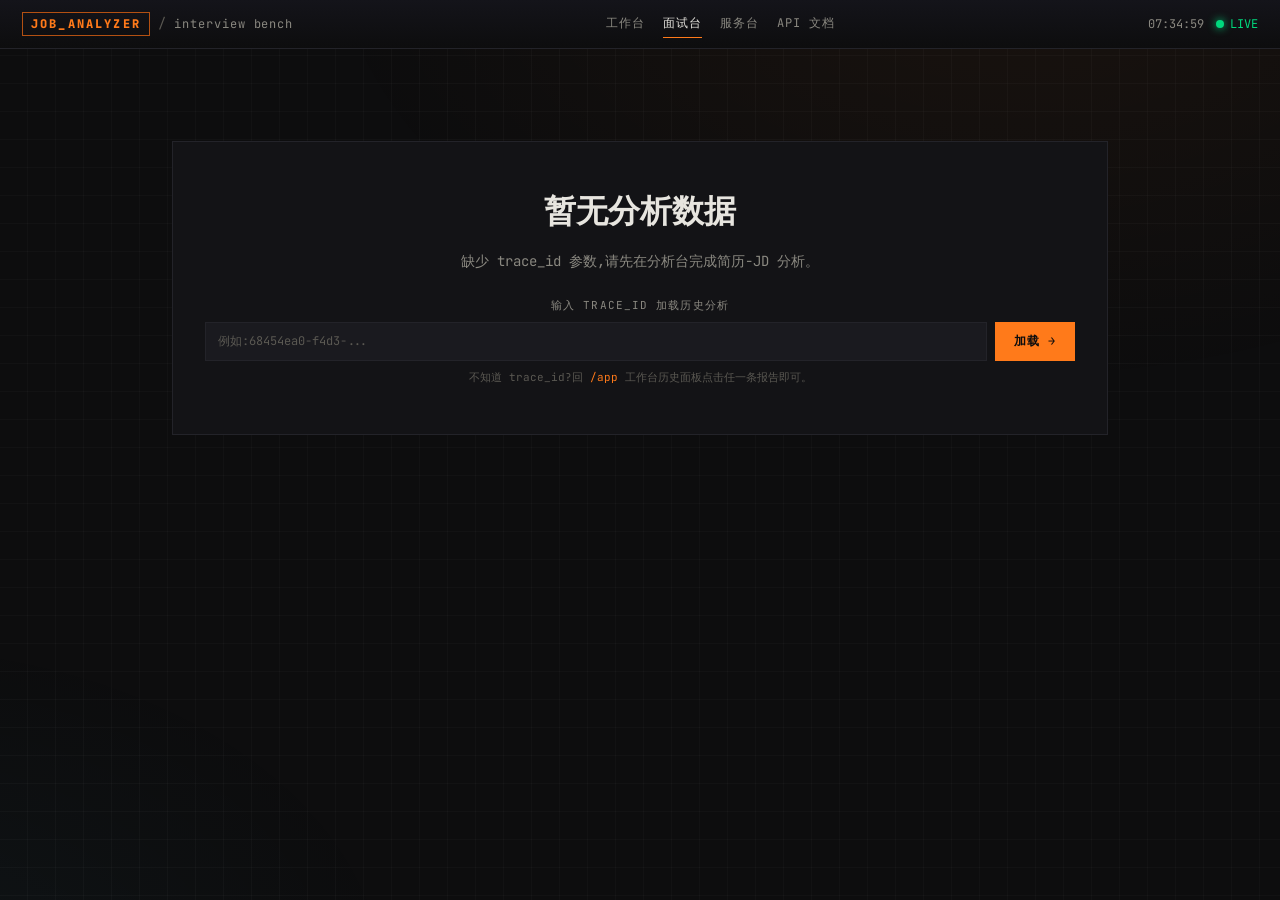
==== static/interview.html @ 38304b20 "feat: interview prediction module + workbench persistence §4.10 面试题预测模块(独立页面 + 持久化缓存) - 新增 PostgreSQ" ====
<!doctype html>
<html lang="zh-CN">
<head>
  <meta charset="utf-8" />
  <title>面试题预测 · 求职分析智能体</title>
  <meta name="viewport" content="width=device-width,initial-scale=1" />
  <link rel="preconnect" href="https://fonts.googleapis.com" />
  <link rel="preconnect" href="https://fonts.gstatic.com" crossorigin />
  <link href="https://fonts.googleapis.com/css2?family=JetBrains+Mono:ital,wght@0,400;0,500;0,700;0,800;1,400&family=Newsreader:ital,wght@0,400;0,700;0,800;1,400&display=swap" rel="stylesheet" />
  <link rel="stylesheet" href="/static/app.css?v=2" />
  <link rel="stylesheet" href="/static/interview.css?v=1" />
</head>
<body>
  <div class="grid-bg" aria-hidden="true"></div>
  <div class="scan" aria-hidden="true"></div>

  <header class="top">
    <div class="top-left">
      <span class="ticker">JOB_ANALYZER</span>
      <span class="dim">/</span>
      <span class="section-name">interview bench</span>
    </div>
    <nav class="top-nav">
      <a href="/app">工作台</a>
      <a href="/interview" class="active">面试台</a>
      <a href="/">服务台</a>
      <a href="/docs" target="_blank" rel="noopener">API 文档</a>
    </nav>
    <div class="top-right">
      <span class="ts" id="ts">--:--:--</span>
      <span class="live"><span class="dot"></span>LIVE</span>
    </div>
  </header>

  <main class="page">
    <!-- 状态:无 trace_id 或缓存不存在 -->
    <section class="card fallback" id="fallback" hidden>
      <h2>暂无分析数据</h2>
      <p id="fallbackMsg">请先在分析台完成简历-JD 匹配分析,再回来生成面试题预测。</p>
      <form id="traceForm" class="fb-form">
        <label class="fb-label" for="traceInput">输入 trace_id 加载历史分析</label>
        <div class="fb-row">
          <input type="text" id="traceInput" class="fb-input" placeholder="例如:68454ea0-f4d3-..." autocomplete="off" />
          <button type="submit" class="fb-btn">加载 →</button>
        </div>
        <div class="fb-hint">不知道 trace_id?回 <a href="/app">/app</a> 工作台历史面板点击任一条报告即可。</div>
      </form>
    </section>

    <!-- 主界面 -->
    <section class="iv-shell" id="ivShell" hidden>
      <!-- 报头:返回 + 标题 -->
      <header class="iv-head">
        <a class="iv-back" href="/app">← 返回分析报告</a>
        <h1 class="iv-title">面试题预测</h1>
        <p class="iv-sub">基于本次简历-JD 匹配结果,生成针对性面试题</p>
      </header>

      <!-- 分析摘要卡 -->
      <section class="summary-card" id="summaryCard">
        <div class="sc-kicker">分析摘要 · SUMMARY</div>
        <div class="sc-grid">
          <div class="sc-cell">
            <div class="sc-k">候选人</div>
            <div class="sc-v" id="scName">—</div>
          </div>
          <div class="sc-cell">
            <div class="sc-k">岗位</div>
            <div class="sc-v" id="scJob">—</div>
          </div>
          <div class="sc-cell">
            <div class="sc-k">综合分</div>
            <div class="sc-v" id="scScore">—</div>
          </div>
          <div class="sc-cell">
            <div class="sc-k">trace_id</div>
            <div class="sc-v mono" id="scTrace">—</div>
          </div>
        </div>
      </section>

      <!-- 启动区 -->
      <section class="start-card" id="startCard">
        <div class="start-ico">🎯</div>
        <div class="start-body">
          <h3>开始预测面试题</h3>
          <p>基于本次分析结果,只调用一次 LLM 生成 8–12 道针对性面试题,耗时约 20–40 秒。</p>
        </div>
        <button class="btn-primary" id="btnPredict">开始预测</button>
      </section>

      <!-- 进度条 -->
      <section class="progress-card" id="progressCard" hidden>
        <div class="pc-head">
          <span class="pc-kicker">正在生成 · GENERATING</span>
          <span class="pc-pct" id="pcPct">0%</span>
        </div>
        <div class="pc-bar"><div class="pc-fill" id="pcFill"></div></div>
        <div class="pc-msg" id="pcMsg">准备中…</div>
      </section>

      <!-- 错误提示 -->
      <section class="err-card" id="errCard" hidden>
        <strong>生成失败</strong>
        <p id="errMsg">—</p>
      </section>

      <!-- 题目结果(按类别分组) -->
      <section class="result" id="result" hidden>
        <div class="res-head">
          <h2>预测结果</h2>
          <div class="res-stats">
            <span id="resCount">0 道题</span>
            <span class="dim">·</span>
            <span id="resTime">—</span>
          </div>
        </div>
        <div id="catList" class="cat-list">
          <!-- JS 注入分类卡片 -->
        </div>

        <!-- 备考建议 -->
        <section class="summary-card summary-advice">
          <div class="sc-kicker">备考建议 · SUMMARY</div>
          <p class="advice-text" id="adviceText">—</p>
        </section>
      </section>
    </section>
  </main>

  <!-- 模板:题目卡片(JS 复制) -->
  <template id="tplCat">
    <section class="cat-card">
      <header class="cat-head" data-toggle>
        <span class="cat-num"></span>
        <h3 class="cat-title"></h3>
        <span class="cat-count"></span>
        <span class="cat-toggle">▾</span>
      </header>
      <div class="cat-body" data-body>
        <!-- 问题列表 -->
      </div>
    </section>
  </template>

  <template id="tplQ">
    <article class="q-card">
      <header class="q-head">
        <span class="q-diff" data-diff>—</span>
        <span class="q-skill" data-skill hidden></span>
      </header>
      <p class="q-q" data-q></p>
      <div class="q-details">
        <details class="q-detail">
          <summary>🎯 考察意图</summary>
          <p data-intent></p>
        </details>
        <details class="q-detail">
          <summary>💡 建议答题方向</summary>
          <p data-direction></p>
        </details>
        <div class="q-jd" data-jd hidden>📌 对应 JD:&nbsp;<span data-jd-text></span></div>
      </div>
    </article>
  </template>

  <script src="/static/interview.js?v=1"></script>
</body>
</html>
---- static/app.css ----
/* ============================================================
   JOB_ANALYZER · analysis bench
   美学方向:工程硬核 · 报纸骨架 · 终端命令式提示
   字体:JetBrains Mono (UI/数据) × Newsreader (报头大字)
   配色:暗色纸面 + 高饱和警示 + 单一暖橙强调
   ============================================================ */

/* 全局:尊重 HTML hidden 属性,避免被下面的 display:flex/grid 覆盖 */
[hidden] { display: none !important; }

:root {
  --bg:           #0d0d0e;
  --bg-1:         #131316;
  --bg-2:         #1a1a1f;
  --paper:        #f3eee5;     /* 报告正文用纸色,只出现在核心区 */
  --ink:          #111114;
  --line:         #232329;
  --line-2:       #2e2e35;
  --text:         #e7e5df;
  --text-dim:     #8a8880;
  --text-mute:    #5a5852;

  --green:        #00d97e;
  --green-dim:    #007a47;
  --red:          #ff3a52;
  --amber:        #ffb020;
  --orange:       #ff7a1a;     /* 单一强调色:报头 / 主操作 */
  --orange-dim:   #b35012;
  --cyan:         #4cd2ff;
  --blue:         #5b8cff;
}

* { box-sizing: border-box; }
html, body {
  margin: 0; padding: 0;
  background: var(--bg);
  color: var(--text);
  font-family: "JetBrains Mono", "Cascadia Code", "Source Code Pro", Consolas, monospace;
  font-size: 13.5px;
  line-height: 1.55;
  -webkit-font-smoothing: antialiased;
  text-rendering: optimizeLegibility;
}
a { color: var(--text); text-decoration: none; }
a:hover { color: var(--orange); }
code { font-family: inherit; }
button { font-family: inherit; }

/* ============ 背景层 ============ */
.grid-bg {
  position: fixed; inset: 0; z-index: 0; pointer-events: none;
  background-image:
    linear-gradient(rgba(255,255,255,0.022) 1px, transparent 1px),
    linear-gradient(90deg, rgba(255,255,255,0.022) 1px, transparent 1px);
  background-size: 28px 28px;
  background-position: -1px -1px;
}
.scan {
  position: fixed; inset: 0; z-index: 0; pointer-events: none;
  background: radial-gradient(1200px 800px at 80% -10%, rgba(255,122,26,0.06), transparent 60%),
              radial-gradient(900px 600px at -10% 110%, rgba(76,210,255,0.04), transparent 60%);
}
body::after {
  content: ""; position: fixed; inset: 0; z-index: 0; pointer-events: none;
  background-image: url("data:image/svg+xml;utf8,<svg xmlns='http://www.w3.org/2000/svg' width='160' height='160'><filter id='n'><feTurbulence type='fractalNoise' baseFrequency='0.9' numOctaves='2' stitchTiles='stitch'/><feColorMatrix values='0 0 0 0 0  0 0 0 0 0  0 0 0 0 0  0 0 0 0.05 0'/></filter><rect width='100%' height='100%' filter='url(%23n)'/></svg>");
  opacity: 0.5; mix-blend-mode: overlay;
}

/* ============ Top bar ============ */
.top {
  position: relative; z-index: 2;
  display: flex; align-items: center; justify-content: space-between;
  padding: 10px 22px;
  border-bottom: 1px solid var(--line);
  background: linear-gradient(180deg, #14141a, #0d0d0e);
}
.top-left { display: flex; gap: 8px; align-items: baseline; }
.ticker {
  font-weight: 800; letter-spacing: 0.18em; font-size: 12px;
  color: var(--orange);
  border: 1px solid var(--orange-dim);
  padding: 2px 8px;
}
.section-name { font-size: 12px; color: var(--text-dim); letter-spacing: 0.08em; }
.dim { color: var(--text-mute); }
.top-nav { display: flex; gap: 18px; }
.top-nav a {
  font-size: 12px; letter-spacing: 0.08em; color: var(--text-dim);
  padding: 4px 0; border-bottom: 1px solid transparent;
}
.top-nav a.active { color: var(--text); border-bottom-color: var(--orange); }
.top-right { display: flex; gap: 12px; align-items: center; font-size: 12px; }
.live { display: inline-flex; align-items: center; gap: 6px; color: var(--green); }
.live .dot {
  width: 8px; height: 8px; border-radius: 50%; background: var(--green);
  box-shadow: 0 0 8px var(--green);
  animation: pulse 1.5s ease-in-out infinite;
}
@keyframes pulse { 0%,100%{opacity:1} 50%{opacity:.35} }
.ts { color: var(--text-dim); font-variant-numeric: tabular-nums; }

/* ============ Layout ============ */
.bench {
  position: relative; z-index: 1;
  display: grid;
  grid-template-columns: 380px 1fr;
  gap: 16px;
  padding: 16px 22px 36px;
  min-height: calc(100vh - 41px);
}
@media (max-width: 980px) {
  .bench { grid-template-columns: 1fr; }
}

.col { display: flex; flex-direction: column; gap: 16px; min-width: 0; }

/* ============ Panel 通用 ============ */
.panel {
  border: 1px solid var(--line);
  background: var(--bg-1);
}
.panel-head {
  display: flex; align-items: baseline; justify-content: space-between;
  padding: 8px 14px;
  border-bottom: 1px solid var(--line);
  background: rgba(255,255,255,0.015);
}
.panel-head .title {
  font-size: 11px; font-weight: 700; letter-spacing: 0.18em;
  text-transform: uppercase; color: var(--text);
}
.panel-head .title::before { content: "▸ "; color: var(--orange); }
.panel-head .meta { font-size: 11px; color: var(--text-mute); letter-spacing: 0.05em; }

/* ============ 投递表单 ============ */
.intake { padding: 14px; display: flex; flex-direction: column; gap: 14px; }
.field { display: flex; flex-direction: column; gap: 6px; }
.lbl {
  font-size: 10.5px; letter-spacing: 0.16em; text-transform: uppercase;
  color: var(--text-dim);
}
.lbl::before { content: "// "; color: var(--orange); }
.drop {
  position: relative;
  border: 1.5px dashed var(--line-2);
  background: var(--bg-2);
  padding: 22px 16px;
  text-align: center;
  cursor: pointer;
  transition: border-color .15s, background .15s;
}
.drop:hover, .drop.drag { border-color: var(--orange); background: #1d1a17; }
.drop.has-file { border-style: solid; border-color: var(--green-dim); }
.drop-ico {
  font-size: 22px; color: var(--orange);
  font-family: "JetBrains Mono", monospace; font-weight: 800;
  margin-bottom: 6px;
}
.drop-title { font-size: 13px; font-weight: 700; }
.drop-sub { font-size: 11.5px; color: var(--text-dim); margin-top: 4px; }

textarea#jd {
  background: var(--bg-2);
  color: var(--text);
  border: 1px solid var(--line-2);
  padding: 10px 12px;
  font: 13px/1.55 "JetBrains Mono", monospace;
  resize: vertical;
  min-height: 140px;
  outline: none;
  transition: border-color .15s;
}
textarea#jd:focus { border-color: var(--orange); }
.hint { font-size: 10.5px; color: var(--text-mute); }

.actions { display: flex; justify-content: space-between; gap: 10px; padding-top: 4px; }
.btn {
  position: relative;
  border: 1px solid var(--line-2);
  background: var(--bg-2);
  color: var(--text);
  padding: 9px 14px;
  font-size: 12px; letter-spacing: 0.08em;
  cursor: pointer;
  transition: border-color .15s, background .15s, transform .05s;
  display: inline-flex; align-items: center; gap: 8px;
}
.btn:hover { border-color: var(--orange); }
.btn:active { transform: translateY(1px); }
.btn.primary {
  background: var(--orange);
  border-color: var(--orange);
  color: #0d0d0e;
  font-weight: 700;
}
.btn.primary:hover { background: #ff8a30; border-color: #ff8a30; }
.btn.ghost { color: var(--text-dim); }
.kbd {
  font-size: 10px; padding: 1px 6px;
  border: 1px solid currentColor; opacity: 0.7;
  border-radius: 2px;
}

.meta-list { list-style: none; margin: 0; padding: 8px 14px 14px; }
.meta-list li {
  display: flex; justify-content: space-between; gap: 10px;
  padding: 6px 0;
  border-bottom: 1px dashed var(--line);
  font-size: 12.5px;
}
.meta-list li:last-child { border-bottom: none; }
.meta-list .k { color: var(--text-mute); letter-spacing: 0.05em; }
.meta-list .v { color: var(--text); text-align: right; word-break: break-all; }
.meta-list .v.mono { font-family: "JetBrains Mono", monospace; font-size: 12px; }

/* ============ Empty state ============ */
.empty {
  border: 1px solid var(--line);
  background: var(--bg-1);
  padding: 36px 24px;
  text-align: center;
  min-height: 320px;
  display: flex; flex-direction: column; align-items: center; justify-content: center;
  gap: 18px;
}
.empty-art pre {
  margin: 0;
  font-family: "JetBrains Mono", monospace;
  font-size: 12px;
  color: var(--orange);
  line-height: 1.4;
  white-space: pre;
}
.empty-tip { color: var(--text-dim); font-size: 12.5px; }
.empty-tip code {
  background: var(--bg-2); border: 1px solid var(--line);
  padding: 1px 6px;
}

/* ============ 报告主区 ============ */
.report {
  border: 1px solid var(--line);
  background: var(--bg-1);
}

/* 报头 */
.report-head {
  display: grid; grid-template-columns: 1fr auto;
  align-items: end;
  padding: 22px 26px 18px;
  border-bottom: 1px solid var(--line);
  background: linear-gradient(180deg, #161618, #131316);
}
.kicker {
  font-size: 10.5px; letter-spacing: 0.22em;
  color: var(--orange); text-transform: uppercase;
  margin-bottom: 6px;
}
.headline {
  font-family: "Newsreader", "Times New Roman", serif;
  font-weight: 700;
  font-size: 38px;
  letter-spacing: -0.01em;
  line-height: 1.1;
  margin: 0 0 6px;
  font-style: italic;
}
.headline .hl-strong {
  font-weight: 900;
  color: var(--orange);
  letter-spacing: 0.01em;
  font-size: 1.2em;          /* 方案 B:让"岗位匹配"整段比"诊断"大 1.2 倍,前 4 字保持同大 */
}
/* 首字母放大 + 橙色:仅作用于"岗"字(整段 <h1> 的第一个字符).
   注意:如果以后 <h1> 内部第一个字符不再是"岗",这个样式会自动迁移到新首字.
   如果需要"前 4 字"统一强调,改用 .headline .hl-strong(.hl-strong 现在已经覆盖"岗位匹配"4 字). */
/*.headline::first-letter {
  font-size: 1.2em; color: var(--orange);
}*/
.byline {
  font-size: 11.5px; color: var(--text-dim);
  display: flex; gap: 8px; align-items: center; flex-wrap: wrap;
}
.byline code { color: var(--cyan); }

/* 评分环 */
.score-ring {
  position: relative;
  width: 120px; height: 120px;
}
.score-ring svg { transform: rotate(-90deg); }
.ring-bg { fill: none; stroke: var(--line-2); stroke-width: 8; }
.ring-fg {
  fill: none; stroke: var(--orange);
  stroke-width: 8; stroke-linecap: butt;
  transition: stroke-dashoffset 1.2s cubic-bezier(.2,.7,.2,1);
}
.score-text {
  position: absolute; inset: 0;
  display: flex; flex-direction: column; align-items: center; justify-content: center;
}
.score-text .num {
  font-family: "Newsreader", serif;
  font-size: 38px; font-weight: 700; line-height: 1;
  font-variant-numeric: tabular-nums;
}
.score-text .lbl {
  font-size: 10px; letter-spacing: 0.2em;
  color: var(--text-mute); text-transform: uppercase;
  margin-top: 2px;
}
/* 分数段配色 */
.score-ring[data-score^="9"] .ring-fg, .score-ring[data-score^="9"] .num { stroke: var(--green); color: var(--green); }
.score-ring[data-score^="8"] .ring-fg, .score-ring[data-score^="8"] .num { stroke: var(--green); color: var(--green); }
.score-ring[data-score^="7"] .ring-fg, .score-ring[data-score^="7"] .num { stroke: var(--amber); color: var(--amber); }
.score-ring[data-score^="6"] .ring-fg, .score-ring[data-score^="6"] .num { stroke: var(--amber); color: var(--amber); }
.score-ring[data-score^="5"] .ring-fg, .score-ring[data-score^="5"] .num { stroke: var(--amber); color: var(--amber); }
.score-ring[data-score^="4"] .ring-fg, .score-ring[data-score^="4"] .num { stroke: var(--red); color: var(--red); }
.score-ring[data-score^="3"] .ring-fg, .score-ring[data-score^="3"] .num { stroke: var(--red); color: var(--red); }

/* 章节通用 */
.sec { padding: 18px 26px; border-bottom: 1px solid var(--line); }
.sec:last-of-type { border-bottom: none; }
.sec-head {
  display: flex; align-items: baseline; gap: 10px;
  margin-bottom: 14px;
}
.sec-num {
  font-size: 11px; color: var(--orange);
  letter-spacing: 0.15em; font-weight: 800;
  font-family: "JetBrains Mono", monospace;
}
.sec-head h2 {
  margin: 0;
  font-family: "Newsreader", serif;
  font-weight: 700; font-size: 18px; font-style: italic;
  letter-spacing: 0.01em;
}
.sec-rule {
  flex: 1; height: 1px; background: var(--line); align-self: center;
}
.sec-meta { font-size: 11px; color: var(--text-dim); letter-spacing: 0.06em; }

.verdict {
  font-family: "Newsreader", serif;
  font-size: 17px; line-height: 1.55;
  color: var(--text);
  border-left: 3px solid var(--orange);
  padding: 4px 0 4px 14px;
  margin-bottom: 14px;
}

.stat-grid {
  display: grid; grid-template-columns: repeat(4, 1fr);
  gap: 1px; background: var(--line);
  border: 1px solid var(--line);
}
@media (max-width: 720px) { .stat-grid { grid-template-columns: repeat(2, 1fr); } }
.stat {
  background: var(--bg-1);
  padding: 10px 12px;
}
.stat .k {
  font-size: 10px; letter-spacing: 0.16em; text-transform: uppercase;
  color: var(--text-mute);
}
.stat .v {
  font-family: "Newsreader", serif;
  font-size: 22px; font-weight: 600;
  margin-top: 2px;
  font-variant-numeric: tabular-nums;
}
.stat .v.ok   { color: var(--green); }
.stat .v.bad  { color: var(--red); }
.stat .v.warn { color: var(--amber); }
.stat .v.hi   { color: var(--orange); }

.grid-2 {
  display: grid; grid-template-columns: 1fr 1fr; gap: 14px;
}
@media (max-width: 720px) { .grid-2 { grid-template-columns: 1fr; } }

.block { border: 1px solid var(--line); padding: 12px 14px; background: var(--bg-2); }
.block-title {
  margin: 0 0 10px;
  font-size: 11.5px; letter-spacing: 0.12em; text-transform: uppercase;
  color: var(--text-dim);
  display: flex; justify-content: space-between; align-items: baseline;
}
.block-title .ok   { color: var(--green); font-weight: 800; }
.block-title .bad  { color: var(--red); font-weight: 800; }
.block-title .warn { color: var(--amber); font-weight: 800; }

.chips { list-style: none; margin: 0; padding: 0; display: flex; flex-wrap: wrap; gap: 6px; }
.chips li {
  font-size: 11.5px;
  padding: 3px 8px;
  border: 1px solid var(--line-2);
  color: var(--text);
  background: rgba(255,255,255,0.02);
  font-family: "JetBrains Mono", monospace;
}
.chips.bad  li { color: var(--red); border-color: #5e1a26; background: rgba(255,58,82,0.06); }
.chips.warn li { color: var(--amber); border-color: #5a3f10; background: rgba(255,176,32,0.06); }

.bullets { margin: 0; padding-left: 18px; color: var(--text); }
.bullets li { margin: 4px 0; font-size: 12.5px; }
.bullets.compact li { margin: 2px 0; font-size: 12px; color: var(--text-dim); }

.exp-grid {
  display: grid; grid-template-columns: repeat(4, 1fr); gap: 1px;
  background: var(--line); border: 1px solid var(--line);
}
@media (max-width: 720px) { .exp-grid { grid-template-columns: repeat(2, 1fr); } }
.exp-cell { background: var(--bg-1); padding: 10px 12px; }
.exp-cell.wide { grid-column: 1 / -1; }
.exp-cell .k {
  font-size: 10px; letter-spacing: 0.14em; text-transform: uppercase;
  color: var(--text-mute);
}
.exp-cell .v { margin-top: 4px; font-size: 13.5px; color: var(--text); }
.exp-cell .v.mono { font-family: "JetBrains Mono", monospace; font-size: 12.5px; color: var(--cyan); }

.suggestions {
  list-style: none; counter-reset: sug; margin: 0; padding: 0;
  display: flex; flex-direction: column; gap: 10px;
}
.suggestion {
  counter-increment: sug;
  display: grid; grid-template-columns: 36px 1fr auto; gap: 12px;
  border: 1px solid var(--line);
  background: var(--bg-2);
  padding: 12px 14px;
}
.suggestion::before {
  content: counter(sug, decimal-leading-zero);
  color: var(--orange);
  font-weight: 800; font-size: 18px;
  font-family: "Newsreader", serif; font-style: italic;
  align-self: start;
}
.suggestion .body { min-width: 0; }
.suggestion .body .top-row {
  display: flex; gap: 8px; align-items: baseline; flex-wrap: wrap;
  margin-bottom: 4px;
}
.suggestion .body h4 {
  margin: 0;
  font-size: 14px; font-weight: 700;
  font-family: "Newsreader", serif; font-style: italic;
}
.suggestion .body p { margin: 4px 0; color: var(--text); font-size: 12.5px; }
.suggestion .body .reason {
  margin-top: 6px; color: var(--text-dim); font-size: 12px;
  border-left: 2px solid var(--line-2); padding-left: 10px;
}
.suggestion .body .example {
  margin-top: 6px;
  background: var(--bg-1);
  border-left: 2px solid var(--orange);
  padding: 6px 10px;
  font-size: 12px; color: var(--text);
}
.suggestion .body .example::before {
  content: "EXAMPLE · ";
  color: var(--orange); font-weight: 800; font-size: 10px; letter-spacing: 0.15em;
  margin-right: 6px;
}
.tag {
  font-size: 10px; letter-spacing: 0.1em; text-transform: uppercase;
  padding: 2px 6px; border: 1px solid var(--line-2);
  color: var(--text-dim);
}
.tag.high   { color: var(--red); border-color: #5e1a26; background: rgba(255,58,82,0.08); }
.tag.medium { color: var(--amber); border-color: #5a3f10; background: rgba(255,176,32,0.08); }
.tag.low    { color: var(--green); border-color: var(--green-dim); background: rgba(0,217,126,0.06); }
.tag.section { color: var(--cyan); border-color: #1c4d63; background: rgba(76,210,255,0.05); }
.tags { display: flex; flex-direction: column; gap: 4px; align-items: flex-end; }

.report-foot {
  padding: 14px 26px;
  border-top: 1px solid var(--line);
  font-size: 11px; color: var(--text-mute);
  display: flex; gap: 8px; align-items: center; flex-wrap: wrap;
  background: linear-gradient(180deg, #131316, #0f0f12);
}

/* ============ Predict CTA(预测面试题入口) ============ */
.predict-cta {
  display: grid; grid-template-columns: auto 1fr auto;
  gap: 18px; align-items: center;
  padding: 18px 26px;
  margin-top: 16px;
  border: 1px solid var(--orange-dim);
  background: linear-gradient(180deg, #1f1610, #131316);
}
.predict-cta .pcta-ico { font-size: 32px; }
.predict-cta .pcta-body h3 {
  margin: 0 0 4px; font-size: 15px; font-weight: 700;
  color: var(--text);
}
.predict-cta .pcta-body p {
  margin: 0; color: var(--text-dim); font-size: 12.5px;
}
.predict-cta .pcta-btn {
  display: inline-block;
  border: 1px solid var(--orange);
  color: var(--orange);
  padding: 10px 22px;
  font-size: 13px; font-weight: 700;
  letter-spacing: 0.08em;
  transition: background 0.15s, color 0.15s;
  white-space: nowrap;
}
.predict-cta .pcta-btn:hover { background: var(--orange); color: #111; }

/* ============ Run View (运行态视图) ============ */
.run-view {
  border: 1px solid var(--line);
  background: var(--bg-1);
  padding: 22px 26px;
  min-height: 320px;
  display: flex;
  flex-direction: column;
  gap: 18px;
}
.run-header {
  display: flex; justify-content: space-between; align-items: baseline;
}
.run-title {
  font-size: 11px; letter-spacing: 0.22em; font-weight: 800;
  color: var(--orange); text-transform: uppercase;
}
.run-timer {
  font-size: 13px; color: var(--cyan);
  font-variant-numeric: tabular-nums;
}

/* 进度条 */
.run-bar-track {
  height: 3px; background: var(--line-2); border-radius: 2px;
  overflow: hidden;
}
.run-bar-fill {
  height: 100%; width: 0%;
  background: linear-gradient(90deg, var(--orange), #ff8a30);
  border-radius: 2px;
  transition: width 0.3s ease;
  will-change: width;
}

/* 步骤列表 */
.run-steps { list-style: none; margin: 0; padding: 0; display: grid; gap: 6px; }
.run-steps li {
  display: flex; align-items: center; gap: 10px;
  padding: 5px 0; font-size: 12px; color: var(--text-mute);
  transition: color .2s;
}
.step-dot {
  width: 7px; height: 7px; border-radius: 50%;
  background: var(--line-2); flex-shrink: 0;
  transition: background .25s, box-shadow .25s;
}
.step-lbl { letter-spacing: 0.03em; }

/* 步骤状态 */
.run-steps li.active { color: var(--text); }
.run-steps li.active .step-dot {
  background: var(--orange);
  box-shadow: 0 0 8px rgba(255,122,26,0.4);
}
.run-steps li.parallel-active { color: var(--text-dim); }
.run-steps li.parallel-active .step-dot {
  background: var(--amber);
  box-shadow: 0 0 6px rgba(255,176,32,0.3);
}
.run-steps li.done { color: var(--text-dim); }
.run-steps li.done .step-dot { background: var(--green-dim); }
.run-steps li.error { color: var(--red); }
.run-steps li.error .step-dot { background: var(--red); }

/* 当前状态 */
.run-status {
  display: flex; align-items: center; gap: 10px;
  padding: 10px 14px; border: 1px solid var(--line);
  background: rgba(255,122,26,0.04);
}
.status-icon {
  font-size: 16px; animation: spin 1.2s linear infinite;
  color: var(--orange);
}
@keyframes spin { to { transform: rotate(360deg); } }
.status-msg { font-size: 12.5px; color: var(--text); }

/* 错误态 */
.run-error {
  display: flex; align-items: flex-start; gap: 12px;
  padding: 14px; border: 1px solid #5e1a26;
  background: rgba(255,58,82,0.05);
}
.error-icon { font-size: 20px; color: var(--red); }
.error-body strong { font-size: 13px; color: var(--red); display: block; margin-bottom: 4px; }
.error-body p { margin: 4px 0; font-size: 12px; color: var(--text-dim); }
.error-body code { font-size: 11px; color: var(--text-mute); background: var(--bg-2); padding: 2px 6px; }


/* ============ Toast ============ */
.toast {
  position: fixed; bottom: 24px; left: 50%; transform: translateX(-50%);
  z-index: 50;
  background: var(--bg-2);
  border: 1px solid var(--line-2);
  padding: 10px 16px;
  font-size: 12.5px;
  display: flex; gap: 10px; align-items: center;
  box-shadow: 0 12px 40px rgba(0,0,0,0.5);
  animation: toast-in .25s ease;
}
.toast.error { border-color: #5e1a26; }
.toast .t-dot {
  width: 8px; height: 8px; background: var(--orange); border-radius: 50%;
}
.toast.error .t-dot { background: var(--red); }
@keyframes toast-in {
  from { transform: translate(-50%, 8px); opacity: 0; }
  to   { transform: translate(-50%, 0);   opacity: 1; }
}

/* ============ 历史记录面板(history panel) ============ */
.history-panel {
  border: 1px solid var(--line);
  background: var(--bg-1);
  margin-bottom: 16px;
}
.history-panel .hp-head {
  display: flex; justify-content: space-between; align-items: center;
  padding: 8px 14px;
  border-bottom: 1px solid var(--line);
  background: rgba(255,255,255,0.015);
}
.history-panel .hp-title {
  font-size: 11px; font-weight: 700;
  color: var(--text);
  text-transform: uppercase; letter-spacing: 0.18em;
}
.history-panel .hp-title::before { content: "▸ "; color: var(--orange); }
.history-panel .hp-meta { color: var(--text-mute); font-size: 11px; }
.history-panel .hp-list {
  list-style: none; margin: 0; padding: 0;
  max-height: 220px; overflow-y: auto;
}
.history-panel .hp-item {
  display: grid;
  grid-template-columns: 56px 1fr auto;
  gap: 12px; align-items: center;
  padding: 9px 14px;
  border-bottom: 1px solid var(--line);
  cursor: pointer;
  transition: background 0.1s;
}
.history-panel .hp-item:last-child { border-bottom: none; }
.history-panel .hp-item:hover { background: rgba(255,122,26,0.06); }
.history-panel .hp-item.is-active {
  background: rgba(0,217,126,0.08);
  border-left: 3px solid var(--green);
  padding-left: 11px;
}
.history-panel .hp-score {
  font-family: "Newsreader", serif;
  font-size: 22px; font-weight: 700;
  text-align: right;
  font-variant-numeric: tabular-nums;
}
.history-panel .hp-score.ok   { color: var(--green); }
.history-panel .hp-score.warn { color: var(--amber); }
.history-panel .hp-score.bad  { color: var(--red); }
.history-panel .hp-name { font-size: 13px; color: var(--text); }
.history-panel .hp-job  { font-size: 11.5px; color: var(--text-dim); margin-top: 2px; }
.history-panel .hp-time { font-size: 10.5px; color: var(--text-mute); font-variant-numeric: tabular-nums; }
.history-panel .hp-empty {
  padding: 18px; text-align: center;
  color: var(--text-mute); font-size: 12px; font-style: italic;
}

/* ============ 报告上方操作栏(report actions) ============ */
.report-actions {
  display: flex; justify-content: flex-end; align-items: center;
  gap: 10px;
  padding: 10px 16px;
  background: linear-gradient(90deg, rgba(255,122,26,0.12), rgba(255,122,26,0.02));
  border-bottom: 1px solid var(--line);
}
.btn-iv {
  display: inline-flex; align-items: center; gap: 6px;
  padding: 7px 14px;
  font-size: 12px; font-weight: 700;
  letter-spacing: 0.06em;
  color: var(--bg);
  background: var(--orange);
  border: 1px solid var(--orange);
  cursor: pointer;
  transition: filter 0.1s, transform 0.05s;
}
.btn-iv:hover { filter: brightness(1.1); color: var(--bg); }
.btn-iv:active { transform: translateY(1px); }
---- static/interview.css ----
/* ============================================================
   面试题预测页面 — 与 app.css 共享设计令牌,本文件只放页面专属样式
   ============================================================ */

main.page {
  position: relative; z-index: 1;
  max-width: 980px; margin: 0 auto; padding: 32px 22px 60px;
}

/* ---- Fallback(无 trace_id) ---- */
.card.fallback {
  border: 1px solid var(--line);
  background: var(--bg-1);
  padding: 48px 32px; text-align: center;
  margin-top: 60px;
}
.card.fallback h2 {
  font-family: "Newsreader", serif;
  font-size: 32px; font-weight: 800; margin: 0 0 12px;
  color: var(--text);
}
.card.fallback p {
  color: var(--text-dim); font-size: 14px; margin: 0 0 24px;
}
.card.fallback .cta {
  display: inline-block;
  border: 1px solid var(--orange);
  color: var(--orange);
  padding: 10px 22px;
  font-size: 13px; letter-spacing: 0.08em;
  transition: background 0.15s, color 0.15s;
}
.card.fallback .cta:hover { background: var(--orange); color: #111; }

/* ---- 报头 ---- */
.iv-shell { display: block; }
.iv-head {
  display: flex; flex-direction: column; gap: 6px;
  margin-bottom: 24px;
  padding-bottom: 16px; border-bottom: 1px solid var(--line);
}
.iv-back {
  font-size: 12px; color: var(--text-dim);
  letter-spacing: 0.08em;
  align-self: flex-start;
  margin-bottom: 6px;
}
.iv-back:hover { color: var(--orange); }
.iv-title {
  font-family: "Newsreader", serif;
  font-size: 38px; font-weight: 800;
  color: var(--text); margin: 0;
  letter-spacing: -0.01em;
}
.iv-sub {
  color: var(--text-dim); font-size: 13px; margin: 0;
}

/* ---- 摘要卡(摘要 / 备考建议共用) ---- */
.summary-card {
  border: 1px solid var(--line);
  background: var(--bg-1);
  padding: 18px 22px; margin-bottom: 18px;
}
.summary-card .sc-kicker {
  color: var(--orange);
  font-size: 10.5px; font-weight: 700;
  letter-spacing: 0.18em;
  margin-bottom: 12px;
}
.sc-grid {
  display: grid;
  grid-template-columns: repeat(4, 1fr);
  gap: 1px; background: var(--line);
  border: 1px solid var(--line);
}
.sc-cell { background: var(--bg); padding: 10px 14px; }
.sc-cell .sc-k {
  color: var(--text-mute); font-size: 10px;
  text-transform: uppercase; letter-spacing: 0.12em;
  margin-bottom: 4px;
}
.sc-cell .sc-v {
  color: var(--text); font-size: 13.5px; font-weight: 500;
  word-break: break-all;
}
.sc-cell .sc-v.mono { font-variant-numeric: tabular-nums; }

.summary-advice .advice-text {
  margin: 0; padding: 4px 0 0;
  color: var(--text); font-size: 14px; line-height: 1.7;
}

/* ---- 启动卡 ---- */
.start-card {
  display: grid; grid-template-columns: auto 1fr auto;
  gap: 18px; align-items: center;
  border: 1px solid var(--line);
  background: linear-gradient(180deg, #1a1a1f, #131316);
  padding: 20px 24px; margin-bottom: 18px;
}
.start-ico { font-size: 36px; }
.start-body h3 {
  margin: 0 0 4px; font-size: 16px; font-weight: 700;
  color: var(--text);
}
.start-body p {
  margin: 0; color: var(--text-dim); font-size: 12.5px;
}
.btn-primary {
  border: 1px solid var(--orange);
  background: var(--orange); color: #111;
  padding: 10px 24px;
  font-size: 13px; font-weight: 700;
  letter-spacing: 0.08em;
  cursor: pointer;
  transition: background 0.15s, color 0.15s;
}
.btn-primary:hover { background: transparent; color: var(--orange); }
.btn-primary:disabled {
  background: var(--bg-2); color: var(--text-mute);
  border-color: var(--line-2); cursor: not-allowed;
}

/* ---- 进度卡 ---- */
.progress-card {
  border: 1px solid var(--line);
  background: var(--bg-1);
  padding: 18px 22px; margin-bottom: 18px;
}
.pc-head {
  display: flex; justify-content: space-between; align-items: baseline;
  margin-bottom: 8px;
}
.pc-kicker {
  color: var(--orange); font-size: 10.5px; font-weight: 700;
  letter-spacing: 0.18em;
}
.pc-kicker::before { content: "● "; animation: pulse 1.5s infinite; }
.pc-pct { color: var(--text); font-size: 14px; font-weight: 700; font-variant-numeric: tabular-nums; }
.pc-bar {
  height: 4px; background: var(--bg-2); border: 1px solid var(--line);
  overflow: hidden;
}
.pc-fill {
  height: 100%;
  background: linear-gradient(90deg, var(--orange), #ffaa55);
  width: 0%;
  transition: width 0.3s ease;
}
.pc-msg { margin-top: 8px; color: var(--text-dim); font-size: 12px; }

/* ---- 错误卡 ---- */
.err-card {
  border: 1px solid var(--red);
  background: rgba(255, 58, 82, 0.08);
  padding: 14px 18px; margin-bottom: 18px;
  color: var(--text);
}
.err-card strong { color: var(--red); display: block; margin-bottom: 4px; }
.err-card p { margin: 0; color: var(--text-dim); font-size: 12.5px; }

/* ---- 题目结果 ---- */
.result { margin-top: 24px; }
.res-head {
  display: flex; justify-content: space-between; align-items: baseline;
  margin-bottom: 16px;
  padding-bottom: 10px; border-bottom: 1px solid var(--line);
}
.res-head h2 {
  font-family: "Newsreader", serif;
  font-size: 24px; font-weight: 800; margin: 0;
  color: var(--text);
}
.res-stats { color: var(--text-dim); font-size: 12px; }

.cat-list { display: flex; flex-direction: column; gap: 14px; margin-bottom: 24px; }
.cat-card {
  border: 1px solid var(--line);
  background: var(--bg-1);
}
.cat-head {
  display: grid; grid-template-columns: auto 1fr auto auto;
  gap: 12px; align-items: center;
  padding: 12px 18px;
  cursor: pointer;
  user-select: none;
  background: rgba(255,255,255,0.012);
  border-bottom: 1px solid transparent;
}
.cat-card.expanded .cat-head { border-bottom-color: var(--line); }
.cat-head:hover { background: rgba(255,122,26,0.05); }
.cat-num {
  color: var(--orange);
  font-size: 10.5px; font-weight: 700;
  letter-spacing: 0.18em;
  border: 1px solid var(--orange-dim);
  padding: 2px 8px;
}
.cat-title {
  font-size: 15px; font-weight: 700; margin: 0;
  color: var(--text);
}
.cat-count { color: var(--text-dim); font-size: 12px; }
.cat-toggle { color: var(--text-mute); font-size: 12px; transition: transform 0.2s; }
.cat-card.expanded .cat-toggle { transform: rotate(180deg); }
.cat-body {
  display: none;
  padding: 14px 18px 18px;
  flex-direction: column; gap: 10px;
}
.cat-card.expanded .cat-body { display: flex; }

/* ---- 单题卡 ---- */
.q-card {
  border: 1px solid var(--line-2);
  background: var(--bg);
  padding: 14px 16px;
}
.q-head {
  display: flex; gap: 8px; align-items: center;
  margin-bottom: 8px;
}
.q-diff {
  font-size: 10.5px; font-weight: 700;
  letter-spacing: 0.12em;
  padding: 2px 8px;
  text-transform: uppercase;
}
.q-diff.easy   { color: var(--green); border: 1px solid var(--green-dim); background: rgba(0,217,126,0.08); }
.q-diff.medium { color: var(--amber); border: 1px solid var(--amber);     background: rgba(255,176,32,0.08); }
.q-diff.hard   { color: var(--red);   border: 1px solid var(--red);       background: rgba(255,58,82,0.08); }
.q-skill {
  font-size: 11px; color: var(--orange);
  border: 1px solid var(--orange-dim);
  padding: 2px 8px;
}
.q-q {
  margin: 0 0 10px;
  font-family: "Newsreader", serif;
  font-size: 16px; font-weight: 500;
  color: var(--text); line-height: 1.55;
}
.q-details { display: flex; flex-direction: column; gap: 6px; }
.q-detail {
  border: 1px solid var(--line-2);
  background: var(--bg-1);
}
.q-detail summary {
  padding: 7px 12px;
  cursor: pointer;
  color: var(--text-dim); font-size: 12.5px;
  list-style: none;
  user-select: none;
}
.q-detail summary::-webkit-details-marker { display: none; }
.q-detail summary::before {
  content: "▸ "; color: var(--orange); margin-right: 4px;
  transition: transform 0.15s; display: inline-block;
}
.q-detail[open] summary::before { transform: rotate(90deg); }
.q-detail summary:hover { color: var(--text); }
.q-detail p {
  margin: 0; padding: 8px 12px 12px;
  color: var(--text); font-size: 13px; line-height: 1.6;
  border-top: 1px solid var(--line-2);
}
.q-jd {
  font-size: 11.5px; color: var(--text-dim);
  padding: 4px 12px 0;
}
.q-jd span { color: var(--text); }

/* ---- 响应式 ---- */
@media (max-width: 720px) {
  main.page { padding: 20px 14px 40px; }
  .iv-title { font-size: 28px; }
  .sc-grid { grid-template-columns: 1fr 1fr; }
  .start-card { grid-template-columns: 1fr; text-align: center; }
  .start-ico { font-size: 28px; }
  .q-q { font-size: 15px; }
}

/* ============ 兜底表单:输入 trace_id 加载历史 ============ */
.fb-form { display: flex; flex-direction: column; gap: 8px; margin-top: 16px; }
.fb-label { font-size: 11px; color: var(--text-dim); letter-spacing: 0.1em; text-transform: uppercase; }
.fb-row { display: flex; gap: 8px; }
.fb-input {
  flex: 1; padding: 10px 12px;
  font-family: "JetBrains Mono", monospace; font-size: 12px;
  color: var(--text);
  background: var(--bg-2);
  border: 1px solid var(--line);
  outline: none;
  transition: border-color 0.1s;
}
.fb-input:focus { border-color: var(--orange); }
.fb-input::placeholder { color: var(--text-mute); }
.fb-btn {
  padding: 10px 18px;
  font-size: 12px; font-weight: 700; letter-spacing: 0.08em;
  color: var(--bg);
  background: var(--orange);
  border: 1px solid var(--orange);
  cursor: pointer;
  transition: filter 0.1s;
}
.fb-btn:hover { filter: brightness(1.1); }
.fb-hint { font-size: 11px; color: var(--text-mute); }
.fb-hint a { color: var(--orange); text-decoration: none; }
.fb-hint a:hover { text-decoration: underline; }
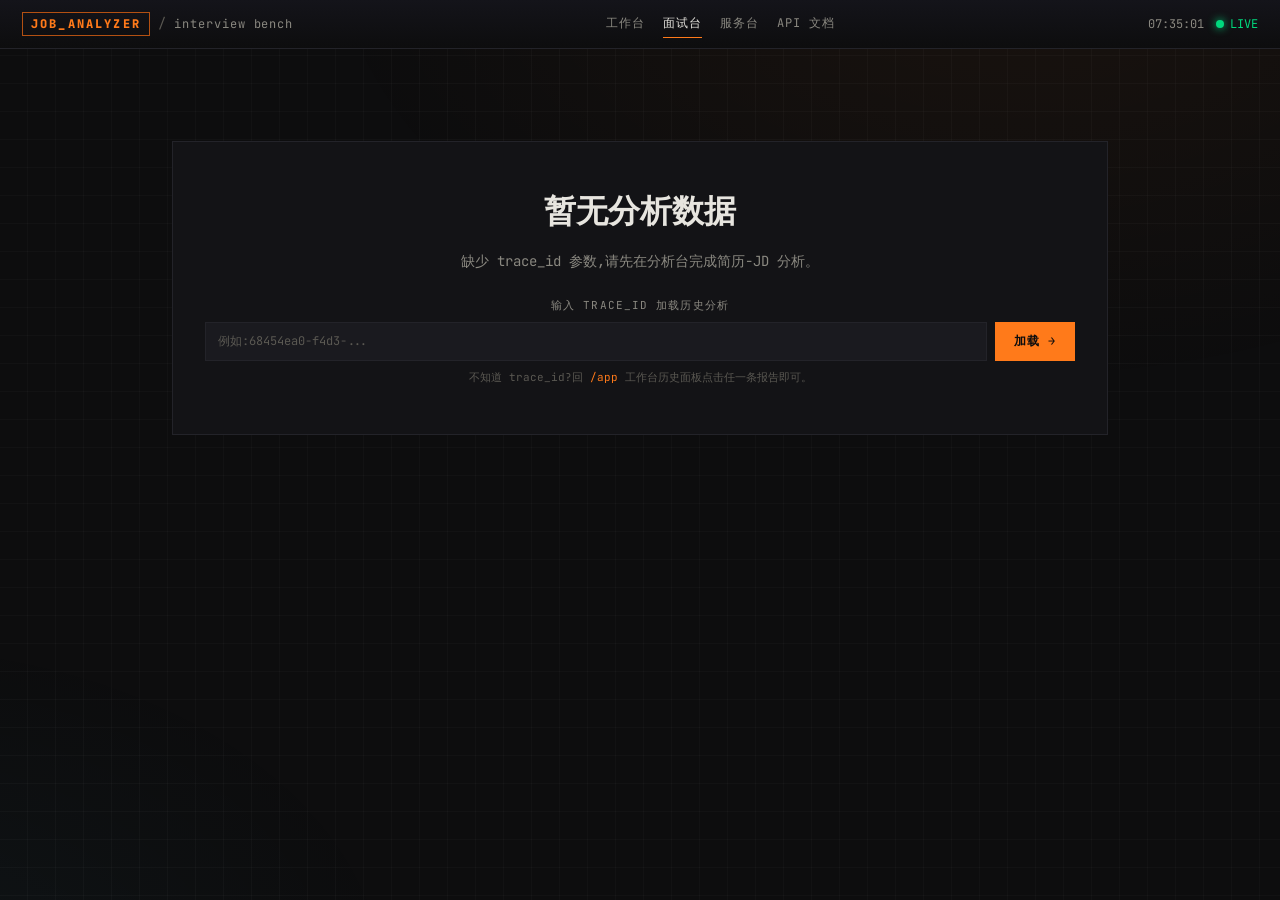
==== commit 3e5ce775: "feat: v0.4 面试题预测模块优化 - 风险点驱动 + 可解释 + 可验证 - 风险点分层驱动: _extract_risk_points() 三级分层  - 数据模型增强: reason/pr" ====
--- a/static/interview.html
+++ b/static/interview.html
@@ -8,7 +8,7 @@
   <link rel="preconnect" href="https://fonts.gstatic.com" crossorigin />
   <link href="https://fonts.googleapis.com/css2?family=JetBrains+Mono:ital,wght@0,400;0,500;0,700;0,800;1,400&family=Newsreader:ital,wght@0,400;0,700;0,800;1,400&display=swap" rel="stylesheet" />
   <link rel="stylesheet" href="/static/app.css?v=2" />
-  <link rel="stylesheet" href="/static/interview.css?v=1" />
+  <link rel="stylesheet" href="/static/interview.css?v=2" />
 </head>
 <body>
   <div class="grid-bg" aria-hidden="true"></div>
@@ -53,7 +53,7 @@
       <header class="iv-head">
         <a class="iv-back" href="/app">← 返回分析报告</a>
         <h1 class="iv-title">面试题预测</h1>
-        <p class="iv-sub">基于本次简历-JD 匹配结果,生成针对性面试题</p>
+        <p class="iv-sub">基于简历-JD 匹配结果,按风险优先级生成针对性面试题</p>
       </header>
 
       <!-- 分析摘要卡 -->
@@ -84,7 +84,7 @@
         <div class="start-ico">🎯</div>
         <div class="start-body">
           <h3>开始预测面试题</h3>
-          <p>基于本次分析结果,只调用一次 LLM 生成 8–12 道针对性面试题,耗时约 20–40 秒。</p>
+          <p>基于风险点分层,生成 8–12 道针对性面试题,含优先级与出题原因,耗时约 20–40 秒。</p>
         </div>
         <button class="btn-primary" id="btnPredict">开始预测</button>
       </section>
@@ -105,7 +105,7 @@
         <p id="errMsg">—</p>
       </section>
 
-      <!-- 题目结果(按类别分组) -->
+      <!-- 题目结果 -->
       <section class="result" id="result" hidden>
         <div class="res-head">
           <h2>预测结果</h2>
@@ -115,6 +115,16 @@
             <span id="resTime">—</span>
           </div>
         </div>
+
+        <!-- 优先级筛选栏 -->
+        <div class="filter-bar" id="filterBar" hidden>
+          <span class="filter-label">按优先级筛选</span>
+          <button class="filter-btn active" id="filterAll">全部</button>
+          <button class="filter-btn high" id="filterHigh">高优先</button>
+          <button class="filter-btn medium" id="filterMedium">中优先</button>
+          <button class="filter-btn low" id="filterLow">低优先</button>
+        </div>
+
         <div id="catList" class="cat-list">
           <!-- JS 注入分类卡片 -->
         </div>
@@ -147,6 +157,7 @@
     <article class="q-card">
       <header class="q-head">
         <span class="q-diff" data-diff>—</span>
+        <span class="q-priority" data-priority>—</span>
         <span class="q-skill" data-skill hidden></span>
       </header>
       <p class="q-q" data-q></p>
@@ -159,11 +170,17 @@
           <summary>💡 建议答题方向</summary>
           <p data-direction></p>
         </details>
-        <div class="q-jd" data-jd hidden>📌 对应 JD:&nbsp;<span data-jd-text></span></div>
+        <details class="q-detail" data-reason hidden>
+          <summary>🔍 出题原因</summary>
+          <p data-reason-text></p>
+        </details>
+        <div class="q-evidence" data-resume-evidence hidden>📄 简历证据:&nbsp;<span data-resume-evidence-text></span></div>
+        <div class="q-evidence" data-jd-evidence hidden>📌 JD 证据:&nbsp;<span data-jd-evidence-text></span></div>
+        <div class="q-jd" data-jd hidden>📋 关联 JD 要求:&nbsp;<span data-jd-text></span></div>
       </div>
     </article>
   </template>
 
-  <script src="/static/interview.js?v=1"></script>
+  <script src="/static/interview.js?v=2"></script>
 </body>
 </html>
--- a/static/app.css
+++ b/static/app.css
@@ -350,6 +350,38 @@
   margin-bottom: 14px;
 }
 
+/* 评分理由 */
+.score-reasoning {
+  margin-bottom: 14px;
+  padding: 10px 14px;
+  border-left: 3px solid var(--orange);
+  background: rgba(255,122,26,0.04);
+}
+.sr-label {
+  font-size: 10px; letter-spacing: 0.16em;
+  text-transform: uppercase; color: var(--text-mute);
+  margin-bottom: 4px;
+}
+.sr-text {
+  font-size: 13px; color: var(--text); line-height: 1.6;
+}
+
+/* 亮点/短板标签 */
+.score-tags {
+  display: grid; grid-template-columns: 1fr 1fr; gap: 14px;
+  margin-bottom: 14px;
+}
+.st-col { border: 1px solid var(--line); padding: 10px 14px; background: var(--bg-2); }
+.st-title {
+  font-size: 10.5px; letter-spacing: 0.12em;
+  text-transform: uppercase; color: var(--text-dim);
+  margin-bottom: 6px;
+}
+.st-col ul { list-style: none; margin: 0; padding: 0; }
+.st-col li { font-size: 12.5px; margin: 3px 0; }
+.st-str li { color: var(--green); }
+.st-wk li { color: var(--red); }
+
 .stat-grid {
   display: grid; grid-template-columns: repeat(4, 1fr);
   gap: 1px; background: var(--line);
--- a/static/interview.css
+++ b/static/interview.css
@@ -1,5 +1,6 @@
 /* ============================================================
    面试题预测页面 — 与 app.css 共享设计令牌,本文件只放页面专属样式
+   v2: 新增优先级筛选栏、优先级标签、证据展示区
    ============================================================ */
 
 main.page {
@@ -159,6 +160,38 @@
 }
 .err-card strong { color: var(--red); display: block; margin-bottom: 4px; }
 .err-card p { margin: 0; color: var(--text-dim); font-size: 12.5px; }
+
+/* ---- 优先级筛选栏 ---- */
+.filter-bar {
+  display: flex; align-items: center; gap: 8px;
+  margin-bottom: 16px; padding: 10px 16px;
+  border: 1px solid var(--line);
+  background: var(--bg-1);
+}
+.filter-label {
+  color: var(--text-dim); font-size: 11px;
+  letter-spacing: 0.1em; text-transform: uppercase;
+  margin-right: 4px;
+}
+.filter-btn {
+  padding: 4px 12px;
+  font-size: 11px; font-weight: 700;
+  letter-spacing: 0.08em;
+  border: 1px solid var(--line-2);
+  background: var(--bg);
+  color: var(--text-dim);
+  cursor: pointer;
+  transition: all 0.15s;
+}
+.filter-btn:hover { border-color: var(--orange); color: var(--text); }
+.filter-btn.active {
+  border-color: var(--orange);
+  background: rgba(255, 122, 26, 0.12);
+  color: var(--orange);
+}
+.filter-btn.high.active { border-color: var(--red); background: rgba(255,58,82,0.1); color: var(--red); }
+.filter-btn.medium.active { border-color: var(--amber); background: rgba(255,176,32,0.1); color: var(--amber); }
+.filter-btn.low.active { border-color: var(--green); background: rgba(0,217,126,0.1); color: var(--green); }
 
 /* ---- 题目结果 ---- */
 .result { margin-top: 24px; }
@@ -230,6 +263,17 @@
 .q-diff.easy   { color: var(--green); border: 1px solid var(--green-dim); background: rgba(0,217,126,0.08); }
 .q-diff.medium { color: var(--amber); border: 1px solid var(--amber);     background: rgba(255,176,32,0.08); }
 .q-diff.hard   { color: var(--red);   border: 1px solid var(--red);       background: rgba(255,58,82,0.08); }
+
+/* 优先级标签 */
+.q-priority {
+  font-size: 10.5px; font-weight: 700;
+  letter-spacing: 0.08em;
+  padding: 2px 8px;
+}
+.q-priority.high   { color: var(--red);   border: 1px solid var(--red);       background: rgba(255,58,82,0.06); }
+.q-priority.medium { color: var(--amber); border: 1px solid var(--amber);     background: rgba(255,176,32,0.06); }
+.q-priority.low    { color: var(--green); border: 1px solid var(--green-dim); background: rgba(0,217,126,0.06); }
+
 .q-skill {
   font-size: 11px; color: var(--orange);
   border: 1px solid var(--orange-dim);
@@ -265,6 +309,14 @@
   color: var(--text); font-size: 13px; line-height: 1.6;
   border-top: 1px solid var(--line-2);
 }
+
+/* 证据展示 */
+.q-evidence {
+  font-size: 11.5px; color: var(--text-dim);
+  padding: 4px 12px 0;
+}
+.q-evidence span { color: var(--text); }
+
 .q-jd {
   font-size: 11.5px; color: var(--text-dim);
   padding: 4px 12px 0;
@@ -279,6 +331,7 @@
   .start-card { grid-template-columns: 1fr; text-align: center; }
   .start-ico { font-size: 28px; }
   .q-q { font-size: 15px; }
+  .filter-bar { flex-wrap: wrap; }
 }
 
 /* ============ 兜底表单:输入 trace_id 加载历史 ============ */
